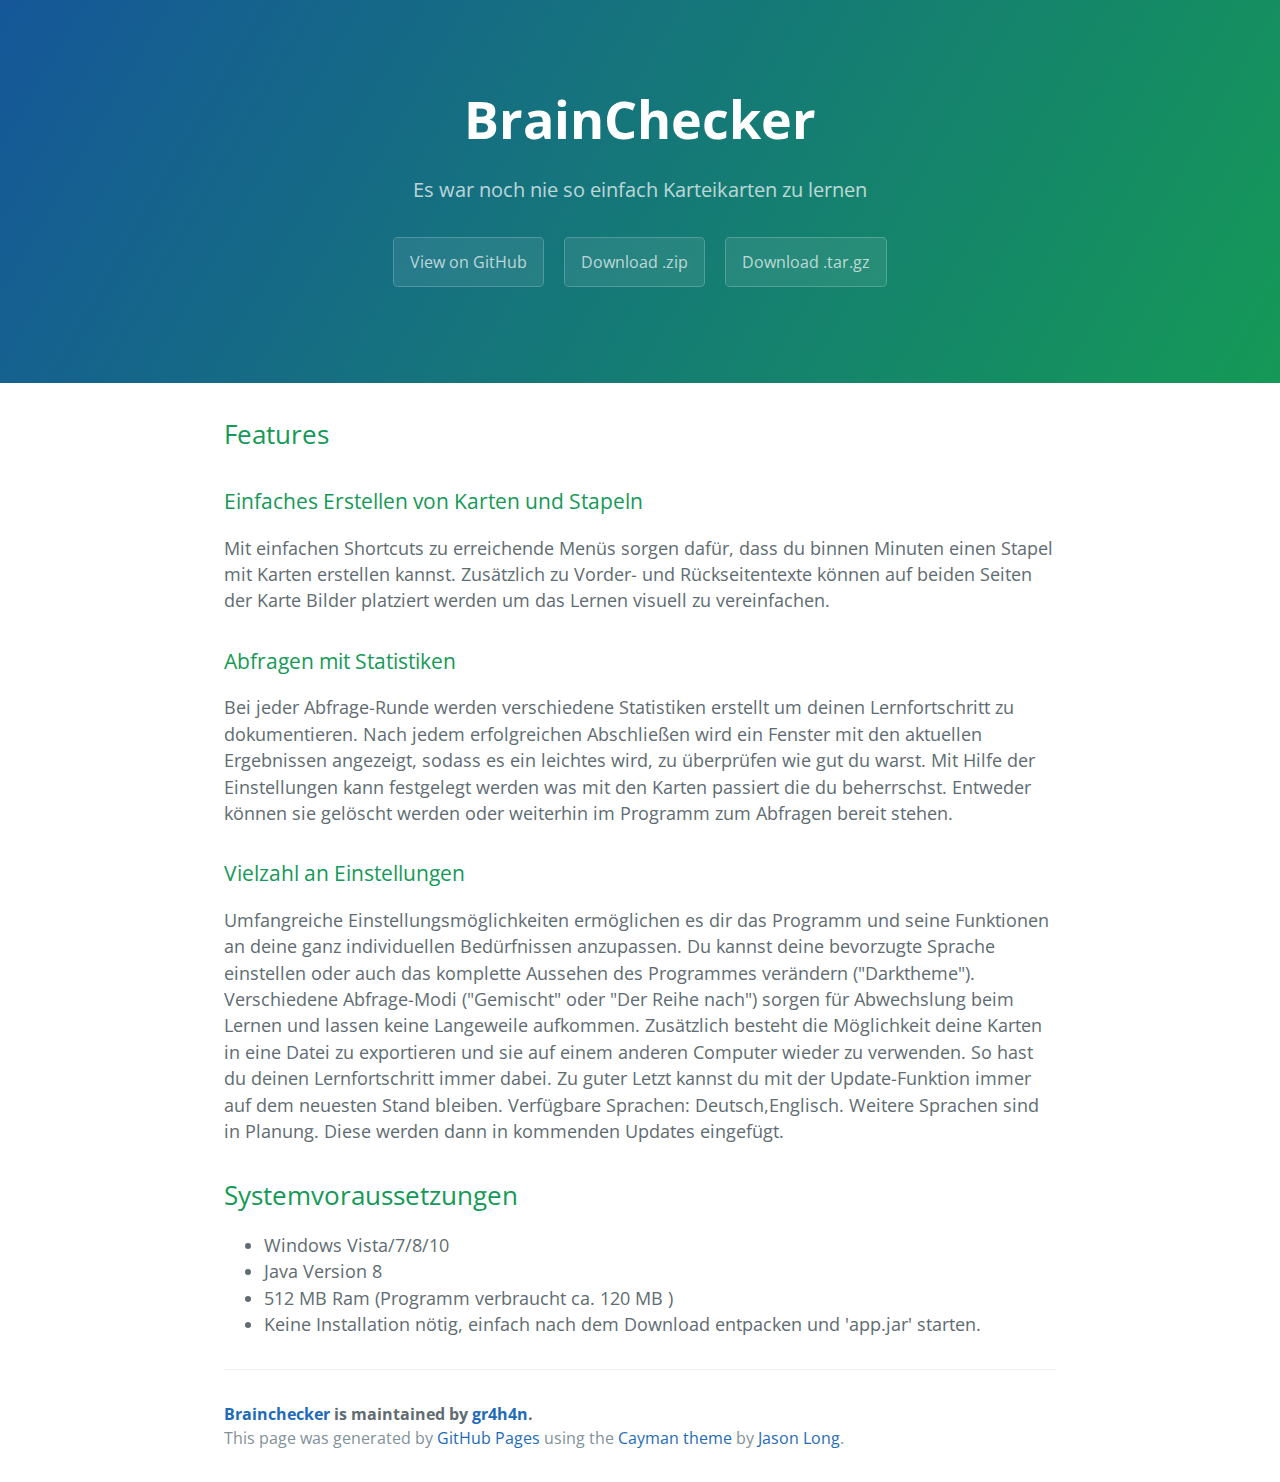
==== index.html @ 09dca5c0 "Fixed Header." ====
<!DOCTYPE html>
<html lang="en-us">
  <head>
    <meta charset="UTF-8">
    <title>Brainchecker by gr4h4n</title>
    <meta name="viewport" content="width=device-width, initial-scale=1">
    <link rel="stylesheet" type="text/css" href="stylesheets/normalize.css" media="screen">
    <link href='https://fonts.googleapis.com/css?family=Open+Sans:400,700' rel='stylesheet' type='text/css'>
    <link rel="stylesheet" type="text/css" href="stylesheets/stylesheet.css" media="screen">
    <link rel="stylesheet" type="text/css" href="stylesheets/github-light.css" media="screen">
  </head>
  <body>
    <section class="page-header">
      <h1 class="project-name">BrainChecker</h1>
      <h2 class="project-tagline">Es war noch nie so einfach Karteikarten zu lernen</h2>
      <a href="https://github.com/gr4h4n/BrainChecker" class="btn">View on GitHub</a>
      <a href="https://github.com/gr4h4n/BrainChecker/zipball/master" class="btn">Download .zip</a>
      <a href="https://github.com/gr4h4n/BrainChecker/tarball/master" class="btn">Download .tar.gz</a>
    </section>

    <section class="main-content">
      <h2>
<a id="features" class="anchor" href="#features" aria-hidden="true"><span class="octicon octicon-link"></span></a>Features</h2>

<h3>
<a id="einfaches-erstellen-von-karten-und-stapeln" class="anchor" href="#einfaches-erstellen-von-karten-und-stapeln" aria-hidden="true"><span class="octicon octicon-link"></span></a>Einfaches Erstellen von Karten und Stapeln</h3>

<p>Mit einfachen Shortcuts zu erreichende Menüs sorgen dafür, dass du binnen Minuten einen Stapel mit Karten erstellen kannst. Zusätzlich zu Vorder- und Rückseitentexte können auf beiden Seiten der Karte Bilder platziert werden um das Lernen visuell zu vereinfachen.</p>

<h3>
<a id="abfragen-mit-statistiken" class="anchor" href="#abfragen-mit-statistiken" aria-hidden="true"><span class="octicon octicon-link"></span></a>Abfragen mit Statistiken</h3>

<p>Bei jeder Abfrage-Runde werden verschiedene Statistiken erstellt um deinen Lernfortschritt zu dokumentieren. Nach jedem erfolgreichen Abschließen wird ein Fenster mit den aktuellen Ergebnissen angezeigt, sodass es ein leichtes wird, zu überprüfen wie gut du warst. Mit Hilfe der Einstellungen kann festgelegt werden was mit den Karten passiert die du beherrschst. Entweder können sie gelöscht werden oder weiterhin im Programm zum Abfragen bereit stehen.</p>

<h3>
<a id="vielzahl-an-einstellungen" class="anchor" href="#vielzahl-an-einstellungen" aria-hidden="true"><span class="octicon octicon-link"></span></a>Vielzahl an Einstellungen</h3>

<p>Umfangreiche Einstellungsmöglichkeiten ermöglichen es dir das Programm und seine Funktionen an deine ganz individuellen Bedürfnissen anzupassen. Du kannst deine bevorzugte Sprache einstellen oder auch das komplette Aussehen des Programmes verändern ("Darktheme"). Verschiedene Abfrage-Modi ("Gemischt" oder "Der Reihe nach") sorgen für Abwechslung beim Lernen und lassen keine Langeweile aufkommen. Zusätzlich besteht die Möglichkeit deine Karten in eine Datei zu exportieren und sie auf einem anderen Computer wieder zu verwenden. So hast du deinen Lernfortschritt immer dabei. Zu guter Letzt kannst du mit der Update-Funktion immer auf dem neuesten Stand bleiben. Verfügbare Sprachen: Deutsch,Englisch. Weitere Sprachen sind in Planung. Diese werden dann in kommenden Updates eingefügt.</p>


<h2>
<a id="systemvoraussetzungen" class="anchor" href="#systemvoraussetzungen" aria-hidden="true"><span class="octicon octicon-link"></span></a>Systemvoraussetzungen</h2>

<ul>
<li>Windows Vista/7/8/10</li>
<li>Java Version 8 </li>
<li>512 MB Ram (Programm verbraucht ca. 120 MB )</li>
<li>Keine Installation nötig, einfach nach dem Download entpacken und 'app.jar' starten.</li>
</ul>

      <footer class="site-footer">
        <span class="site-footer-owner"><a href="https://github.com/gr4h4n/BrainChecker">Brainchecker</a> is maintained by <a href="https://github.com/gr4h4n">gr4h4n</a>.</span>

        <span class="site-footer-credits">This page was generated by <a href="https://pages.github.com">GitHub Pages</a> using the <a href="https://github.com/jasonlong/cayman-theme">Cayman theme</a> by <a href="https://twitter.com/jasonlong">Jason Long</a>.</span>
      </footer>

    </section>

  
  </body>
</html>
---- stylesheets/stylesheet.css ----
* {
  box-sizing: border-box; }

body {
  padding: 0;
  margin: 0;
  font-family: "Open Sans", "Helvetica Neue", Helvetica, Arial, sans-serif;
  font-size: 16px;
  line-height: 1.5;
  color: #606c71; }

a {
  color: #1e6bb8;
  text-decoration: none; }
  a:hover {
    text-decoration: underline; }

.btn {
  display: inline-block;
  margin-bottom: 1rem;
  color: rgba(255, 255, 255, 0.7);
  background-color: rgba(255, 255, 255, 0.08);
  border-color: rgba(255, 255, 255, 0.2);
  border-style: solid;
  border-width: 1px;
  border-radius: 0.3rem;
  transition: color 0.2s, background-color 0.2s, border-color 0.2s; }
  .btn + .btn {
    margin-left: 1rem; }

.btn:hover {
  color: rgba(255, 255, 255, 0.8);
  text-decoration: none;
  background-color: rgba(255, 255, 255, 0.2);
  border-color: rgba(255, 255, 255, 0.3); }

@media screen and (min-width: 64em) {
  .btn {
    padding: 0.75rem 1rem; } }

@media screen and (min-width: 42em) and (max-width: 64em) {
  .btn {
    padding: 0.6rem 0.9rem;
    font-size: 0.9rem; } }

@media screen and (max-width: 42em) {
  .btn {
    display: block;
    width: 100%;
    padding: 0.75rem;
    font-size: 0.9rem; }
    .btn + .btn {
      margin-top: 1rem;
      margin-left: 0; } }

.page-header {
  color: #fff;
  text-align: center;
  background-color: #159957;
  background-image: linear-gradient(120deg, #155799, #159957); }

@media screen and (min-width: 64em) {
  .page-header {
    padding: 5rem 6rem; } }

@media screen and (min-width: 42em) and (max-width: 64em) {
  .page-header {
    padding: 3rem 4rem; } }

@media screen and (max-width: 42em) {
  .page-header {
    padding: 2rem 1rem; } }

.project-name {
  margin-top: 0;
  margin-bottom: 0.1rem; }

@media screen and (min-width: 64em) {
  .project-name {
    font-size: 3.25rem; } }

@media screen and (min-width: 42em) and (max-width: 64em) {
  .project-name {
    font-size: 2.25rem; } }

@media screen and (max-width: 42em) {
  .project-name {
    font-size: 1.75rem; } }

.project-tagline {
  margin-bottom: 2rem;
  font-weight: normal;
  opacity: 0.7; }

@media screen and (min-width: 64em) {
  .project-tagline {
    font-size: 1.25rem; } }

@media screen and (min-width: 42em) and (max-width: 64em) {
  .project-tagline {
    font-size: 1.15rem; } }

@media screen and (max-width: 42em) {
  .project-tagline {
    font-size: 1rem; } }

.main-content :first-child {
  margin-top: 0; }
.main-content img {
  max-width: 100%; }
.main-content h1, .main-content h2, .main-content h3, .main-content h4, .main-content h5, .main-content h6 {
  margin-top: 2rem;
  margin-bottom: 1rem;
  font-weight: normal;
  color: #159957; }
.main-content p {
  margin-bottom: 1em; }
.main-content code {
  padding: 2px 4px;
  font-family: Consolas, "Liberation Mono", Menlo, Courier, monospace;
  font-size: 0.9rem;
  color: #383e41;
  background-color: #f3f6fa;
  border-radius: 0.3rem; }
.main-content pre {
  padding: 0.8rem;
  margin-top: 0;
  margin-bottom: 1rem;
  font: 1rem Consolas, "Liberation Mono", Menlo, Courier, monospace;
  color: #567482;
  word-wrap: normal;
  background-color: #f3f6fa;
  border: solid 1px #dce6f0;
  border-radius: 0.3rem; }
  .main-content pre > code {
    padding: 0;
    margin: 0;
    font-size: 0.9rem;
    color: #567482;
    word-break: normal;
    white-space: pre;
    background: transparent;
    border: 0; }
.main-content .highlight {
  margin-bottom: 1rem; }
  .main-content .highlight pre {
    margin-bottom: 0;
    word-break: normal; }
.main-content .highlight pre, .main-content pre {
  padding: 0.8rem;
  overflow: auto;
  font-size: 0.9rem;
  line-height: 1.45;
  border-radius: 0.3rem; }
.main-content pre code, .main-content pre tt {
  display: inline;
  max-width: initial;
  padding: 0;
  margin: 0;
  overflow: initial;
  line-height: inherit;
  word-wrap: normal;
  background-color: transparent;
  border: 0; }
  .main-content pre code:before, .main-content pre code:after, .main-content pre tt:before, .main-content pre tt:after {
    content: normal; }
.main-content ul, .main-content ol {
  margin-top: 0; }
.main-content blockquote {
  padding: 0 1rem;
  margin-left: 0;
  color: #819198;
  border-left: 0.3rem solid #dce6f0; }
  .main-content blockquote > :first-child {
    margin-top: 0; }
  .main-content blockquote > :last-child {
    margin-bottom: 0; }
.main-content table {
  display: block;
  width: 100%;
  overflow: auto;
  word-break: normal;
  word-break: keep-all; }
  .main-content table th {
    font-weight: bold; }
  .main-content table th, .main-content table td {
    padding: 0.5rem 1rem;
    border: 1px solid #e9ebec; }
.main-content dl {
  padding: 0; }
  .main-content dl dt {
    padding: 0;
    margin-top: 1rem;
    font-size: 1rem;
    font-weight: bold; }
  .main-content dl dd {
    padding: 0;
    margin-bottom: 1rem; }
.main-content hr {
  height: 2px;
  padding: 0;
  margin: 1rem 0;
  background-color: #eff0f1;
  border: 0; }

@media screen and (min-width: 64em) {
  .main-content {
    max-width: 64rem;
    padding: 2rem 6rem;
    margin: 0 auto;
    font-size: 1.1rem; } }

@media screen and (min-width: 42em) and (max-width: 64em) {
  .main-content {
    padding: 2rem 4rem;
    font-size: 1.1rem; } }

@media screen and (max-width: 42em) {
  .main-content {
    padding: 2rem 1rem;
    font-size: 1rem; } }

.site-footer {
  padding-top: 2rem;
  margin-top: 2rem;
  border-top: solid 1px #eff0f1; }

.site-footer-owner {
  display: block;
  font-weight: bold; }

.site-footer-credits {
  color: #819198; }

@media screen and (min-width: 64em) {
  .site-footer {
    font-size: 1rem; } }

@media screen and (min-width: 42em) and (max-width: 64em) {
  .site-footer {
    font-size: 1rem; } }

@media screen and (max-width: 42em) {
  .site-footer {
    font-size: 0.9rem; } }
---- stylesheets/github-light.css ----
/*
   Copyright 2014 GitHub Inc.

   Licensed under the Apache License, Version 2.0 (the "License");
   you may not use this file except in compliance with the License.
   You may obtain a copy of the License at

       http://www.apache.org/licenses/LICENSE-2.0

   Unless required by applicable law or agreed to in writing, software
   distributed under the License is distributed on an "AS IS" BASIS,
   WITHOUT WARRANTIES OR CONDITIONS OF ANY KIND, either express or implied.
   See the License for the specific language governing permissions and
   limitations under the License.

*/

.pl-c /* comment */ {
  color: #969896;
}

.pl-c1      /* constant, markup.raw, meta.diff.header, meta.module-reference, meta.property-name, support, support.constant, support.variable, variable.other.constant */,
.pl-s .pl-v /* string variable */ {
  color: #0086b3;
}

.pl-e  /* entity */,
.pl-en /* entity.name */ {
  color: #795da3;
}

.pl-s .pl-s1 /* string source */,
.pl-smi      /* storage.modifier.import, storage.modifier.package, storage.type.java, variable.other, variable.parameter.function */ {
  color: #333;
}

.pl-ent /* entity.name.tag */ {
  color: #63a35c;
}

.pl-k /* keyword, storage, storage.type */ {
  color: #a71d5d;
}

.pl-pds              /* punctuation.definition.string, string.regexp.character-class */,
.pl-s                /* string */,
.pl-s .pl-pse .pl-s1 /* string punctuation.section.embedded source */,
.pl-sr               /* string.regexp */,
.pl-sr .pl-cce       /* string.regexp constant.character.escape */,
.pl-sr .pl-sra       /* string.regexp string.regexp.arbitrary-repitition */,
.pl-sr .pl-sre       /* string.regexp source.ruby.embedded */ {
  color: #183691;
}

.pl-v /* variable */ {
  color: #ed6a43;
}

.pl-id /* invalid.deprecated */ {
  color: #b52a1d;
}

.pl-ii /* invalid.illegal */ {
  background-color: #b52a1d;
  color: #f8f8f8;
}

.pl-sr .pl-cce /* string.regexp constant.character.escape */ {
  color: #63a35c;
  font-weight: bold;
}

.pl-ml /* markup.list */ {
  color: #693a17;
}

.pl-mh        /* markup.heading */,
.pl-mh .pl-en /* markup.heading entity.name */,
.pl-ms        /* meta.separator */ {
  color: #1d3e81;
  font-weight: bold;
}

.pl-mq /* markup.quote */ {
  color: #008080;
}

.pl-mi /* markup.italic */ {
  color: #333;
  font-style: italic;
}

.pl-mb /* markup.bold */ {
  color: #333;
  font-weight: bold;
}

.pl-md /* markup.deleted, meta.diff.header.from-file */ {
  background-color: #ffecec;
  color: #bd2c00;
}

.pl-mi1 /* markup.inserted, meta.diff.header.to-file */ {
  background-color: #eaffea;
  color: #55a532;
}

.pl-mdr /* meta.diff.range */ {
  color: #795da3;
  font-weight: bold;
}

.pl-mo /* meta.output */ {
  color: #1d3e81;
}
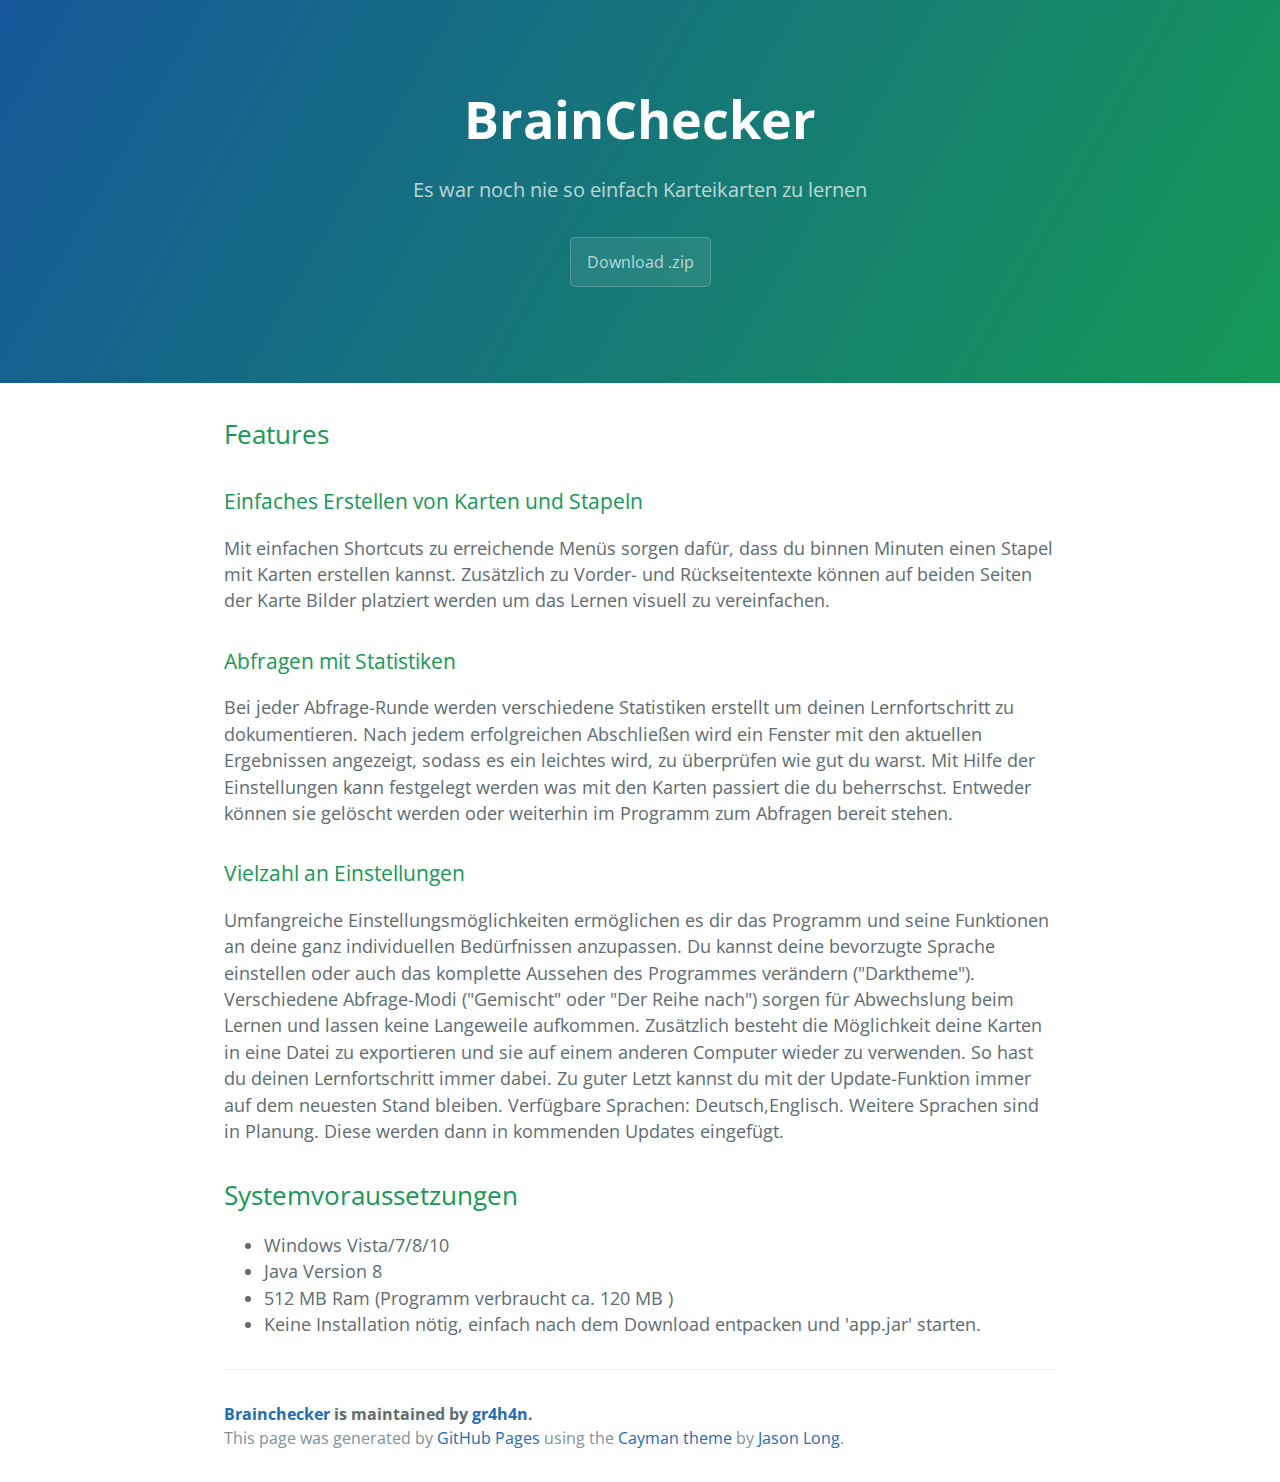
==== commit 691c1533: "Minor changes" ====
--- a/index.html
+++ b/index.html
@@ -13,9 +13,7 @@
     <section class="page-header">
       <h1 class="project-name">BrainChecker</h1>
       <h2 class="project-tagline">Es war noch nie so einfach Karteikarten zu lernen</h2>
-      <a href="https://github.com/gr4h4n/BrainChecker" class="btn">View on GitHub</a>
-      <a href="https://github.com/gr4h4n/BrainChecker/zipball/master" class="btn">Download .zip</a>
-      <a href="https://github.com/gr4h4n/BrainChecker/tarball/master" class="btn">Download .tar.gz</a>
+      <a href="https://github.com/gr4h4n/BrainChecker/raw/master/BrainChecker.zip" class="btn">Download .zip</a>
     </section>
 
     <section class="main-content">
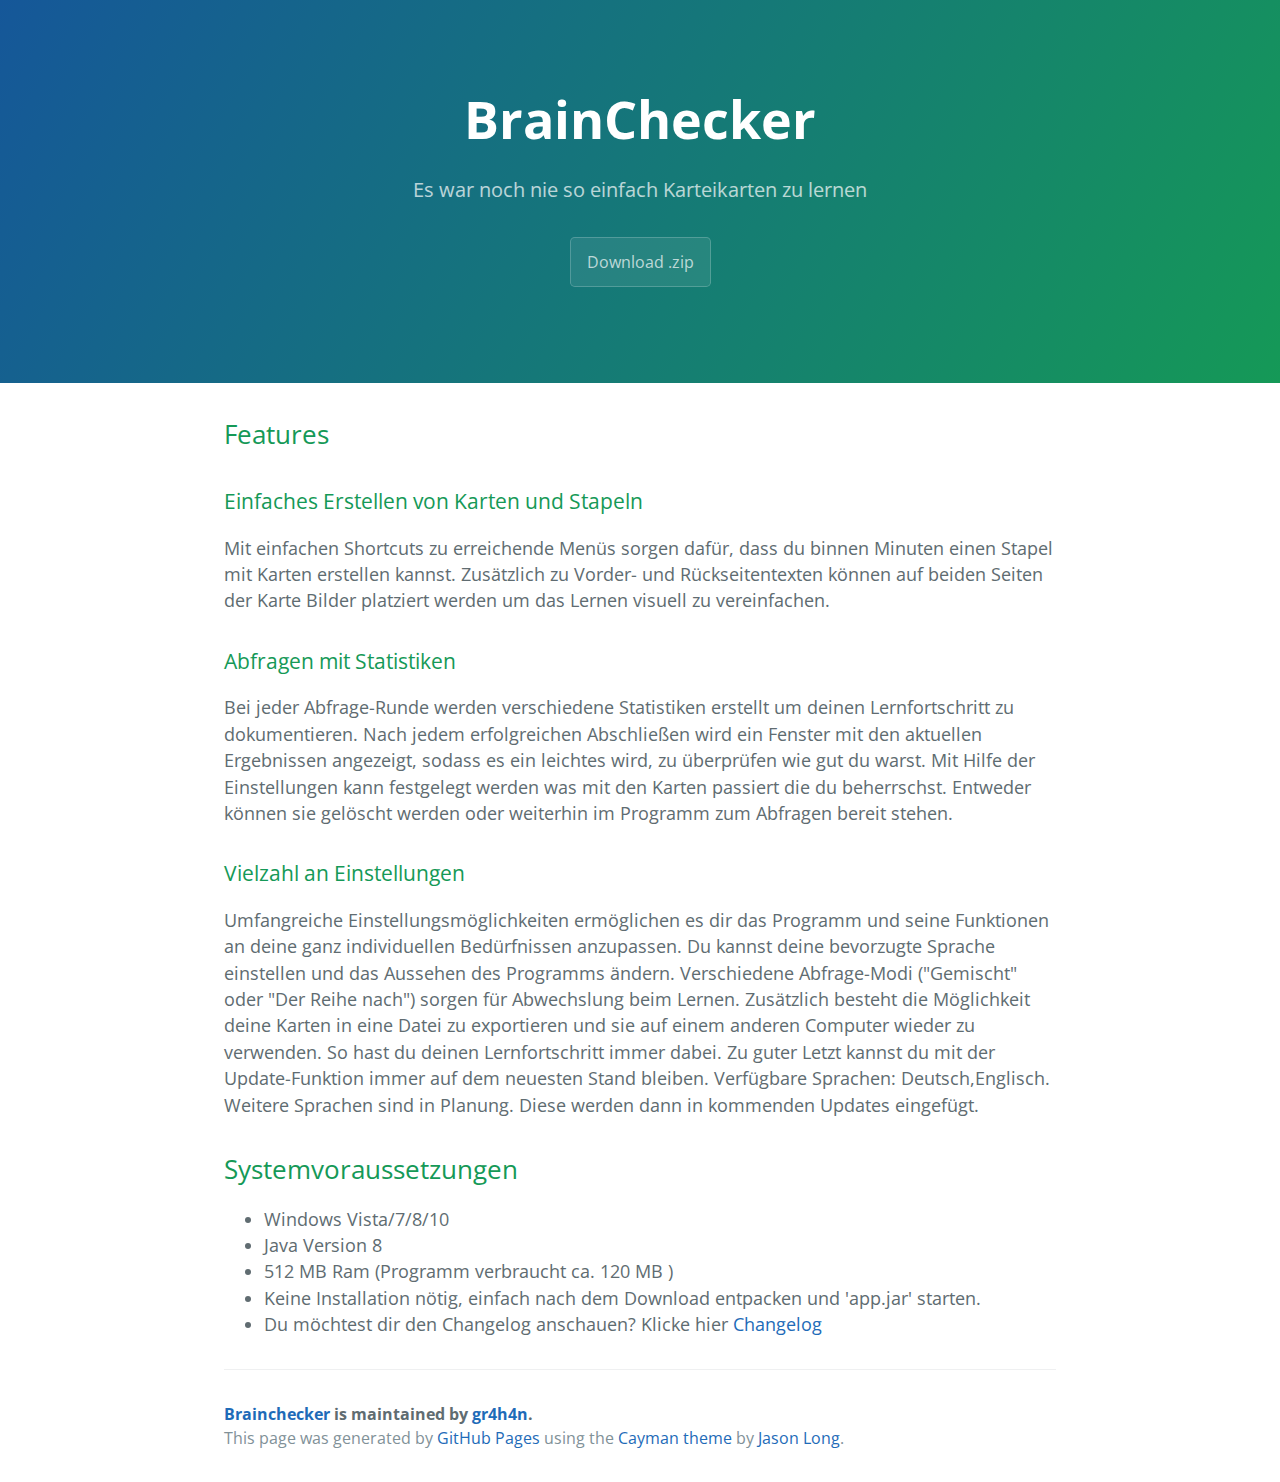
==== commit 56c05da9: "Changed Index.html" ====
--- a/index.html
+++ b/index.html
@@ -23,7 +23,7 @@
 <h3>
 <a id="einfaches-erstellen-von-karten-und-stapeln" class="anchor" href="#einfaches-erstellen-von-karten-und-stapeln" aria-hidden="true"><span class="octicon octicon-link"></span></a>Einfaches Erstellen von Karten und Stapeln</h3>
 
-<p>Mit einfachen Shortcuts zu erreichende Menüs sorgen dafür, dass du binnen Minuten einen Stapel mit Karten erstellen kannst. Zusätzlich zu Vorder- und Rückseitentexte können auf beiden Seiten der Karte Bilder platziert werden um das Lernen visuell zu vereinfachen.</p>
+<p>Mit einfachen Shortcuts zu erreichende Menüs sorgen dafür, dass du binnen Minuten einen Stapel mit Karten erstellen kannst. Zusätzlich zu Vorder- und Rückseitentexten können auf beiden Seiten der Karte Bilder platziert werden um das Lernen visuell zu vereinfachen.</p>
 
 <h3>
 <a id="abfragen-mit-statistiken" class="anchor" href="#abfragen-mit-statistiken" aria-hidden="true"><span class="octicon octicon-link"></span></a>Abfragen mit Statistiken</h3>
@@ -33,7 +33,7 @@
 <h3>
 <a id="vielzahl-an-einstellungen" class="anchor" href="#vielzahl-an-einstellungen" aria-hidden="true"><span class="octicon octicon-link"></span></a>Vielzahl an Einstellungen</h3>
 
-<p>Umfangreiche Einstellungsmöglichkeiten ermöglichen es dir das Programm und seine Funktionen an deine ganz individuellen Bedürfnissen anzupassen. Du kannst deine bevorzugte Sprache einstellen oder auch das komplette Aussehen des Programmes verändern ("Darktheme"). Verschiedene Abfrage-Modi ("Gemischt" oder "Der Reihe nach") sorgen für Abwechslung beim Lernen und lassen keine Langeweile aufkommen. Zusätzlich besteht die Möglichkeit deine Karten in eine Datei zu exportieren und sie auf einem anderen Computer wieder zu verwenden. So hast du deinen Lernfortschritt immer dabei. Zu guter Letzt kannst du mit der Update-Funktion immer auf dem neuesten Stand bleiben. Verfügbare Sprachen: Deutsch,Englisch. Weitere Sprachen sind in Planung. Diese werden dann in kommenden Updates eingefügt.</p>
+<p>Umfangreiche Einstellungsmöglichkeiten ermöglichen es dir das Programm und seine Funktionen an deine ganz individuellen Bedürfnissen anzupassen. Du kannst deine bevorzugte Sprache einstellen und das Aussehen des Programms ändern. Verschiedene Abfrage-Modi ("Gemischt" oder "Der Reihe nach") sorgen für Abwechslung beim Lernen. Zusätzlich besteht die Möglichkeit deine Karten in eine Datei zu exportieren und sie auf einem anderen Computer wieder zu verwenden. So hast du deinen Lernfortschritt immer dabei. Zu guter Letzt kannst du mit der Update-Funktion immer auf dem neuesten Stand bleiben. Verfügbare Sprachen: Deutsch,Englisch. Weitere Sprachen sind in Planung. Diese werden dann in kommenden Updates eingefügt.</p>
 
 
 <h2>
@@ -44,6 +44,7 @@
 <li>Java Version 8 </li>
 <li>512 MB Ram (Programm verbraucht ca. 120 MB )</li>
 <li>Keine Installation nötig, einfach nach dem Download entpacken und 'app.jar' starten.</li>
+<li>Du möchtest dir den Changelog anschauen? Klicke hier <a href="https://raw.githubusercontent.com/gr4h4n/BrainChecker/gh-pages/CHANGELOG.txt">Changelog</a></li>
 </ul>
 
       <footer class="site-footer">
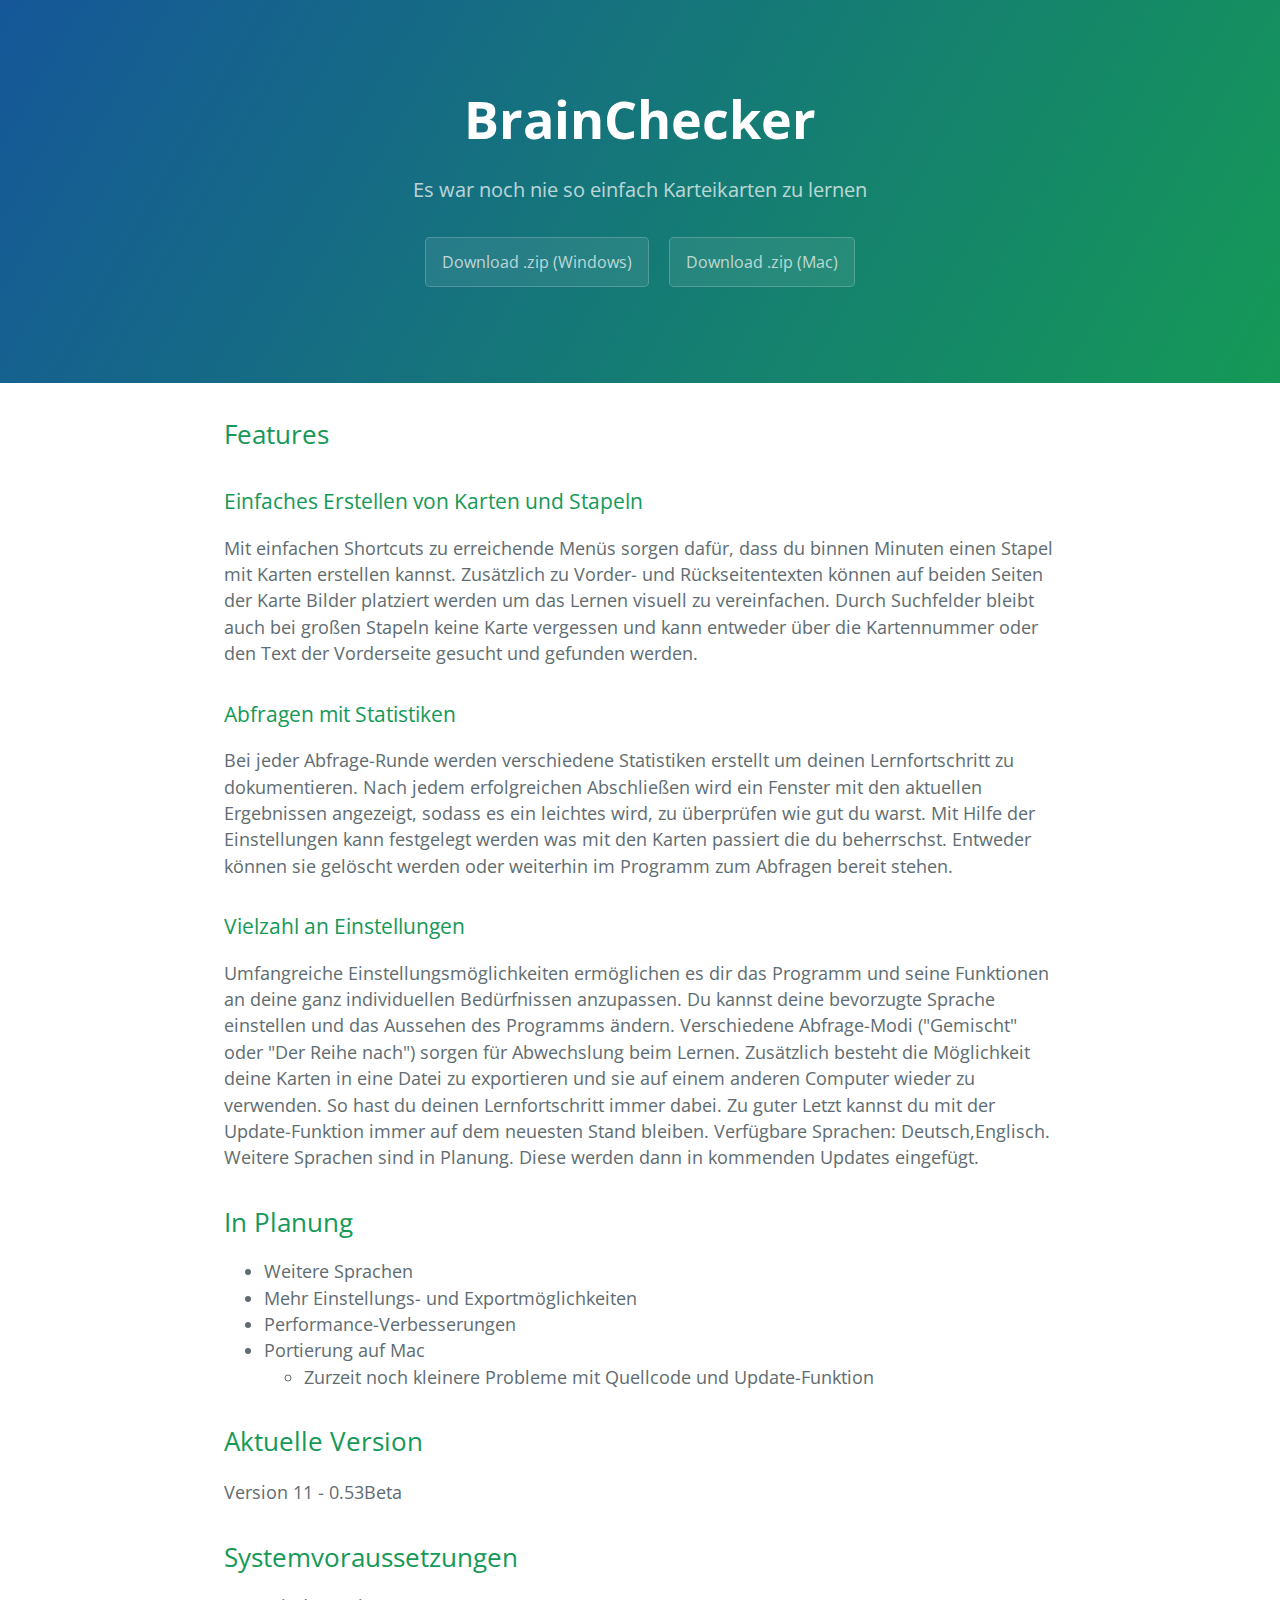
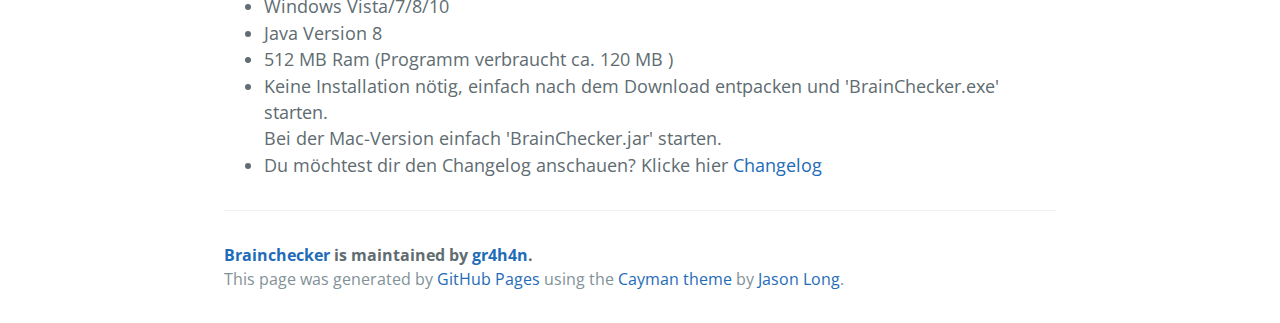
==== commit 318093a2: "Update index.html" ====
--- a/index.html
+++ b/index.html
@@ -13,7 +13,8 @@
     <section class="page-header">
       <h1 class="project-name">BrainChecker</h1>
       <h2 class="project-tagline">Es war noch nie so einfach Karteikarten zu lernen</h2>
-      <a href="https://github.com/gr4h4n/BrainChecker/raw/master/BrainChecker.zip" class="btn">Download .zip</a>
+      <a href="https://github.com/gr4h4n/BrainChecker/raw/master/BrainChecker.zip" class="btn">Download .zip (Windows)</a>
+       <a href="https://github.com/gr4h4n/BrainChecker/raw/master/BrainChecker_Mac.zip" class="btn">Download .zip (Mac)</a>
     </section>
 
     <section class="main-content">
@@ -23,7 +24,8 @@
 <h3>
 <a id="einfaches-erstellen-von-karten-und-stapeln" class="anchor" href="#einfaches-erstellen-von-karten-und-stapeln" aria-hidden="true"><span class="octicon octicon-link"></span></a>Einfaches Erstellen von Karten und Stapeln</h3>
 
-<p>Mit einfachen Shortcuts zu erreichende Menüs sorgen dafür, dass du binnen Minuten einen Stapel mit Karten erstellen kannst. Zusätzlich zu Vorder- und Rückseitentexten können auf beiden Seiten der Karte Bilder platziert werden um das Lernen visuell zu vereinfachen.</p>
+<p>Mit einfachen Shortcuts zu erreichende Menüs sorgen dafür, dass du binnen Minuten einen Stapel mit Karten erstellen kannst. Zusätzlich zu Vorder- und Rückseitentexten können auf beiden Seiten der Karte Bilder platziert werden um das Lernen visuell zu vereinfachen.
+Durch Suchfelder bleibt auch bei großen Stapeln keine Karte vergessen und kann entweder über die Kartennummer oder den Text der Vorderseite gesucht und gefunden werden.</p>
 
 <h3>
 <a id="abfragen-mit-statistiken" class="anchor" href="#abfragen-mit-statistiken" aria-hidden="true"><span class="octicon octicon-link"></span></a>Abfragen mit Statistiken</h3>
@@ -35,6 +37,19 @@
 
 <p>Umfangreiche Einstellungsmöglichkeiten ermöglichen es dir das Programm und seine Funktionen an deine ganz individuellen Bedürfnissen anzupassen. Du kannst deine bevorzugte Sprache einstellen und das Aussehen des Programms ändern. Verschiedene Abfrage-Modi ("Gemischt" oder "Der Reihe nach") sorgen für Abwechslung beim Lernen. Zusätzlich besteht die Möglichkeit deine Karten in eine Datei zu exportieren und sie auf einem anderen Computer wieder zu verwenden. So hast du deinen Lernfortschritt immer dabei. Zu guter Letzt kannst du mit der Update-Funktion immer auf dem neuesten Stand bleiben. Verfügbare Sprachen: Deutsch,Englisch. Weitere Sprachen sind in Planung. Diese werden dann in kommenden Updates eingefügt.</p>
 
+<h2>In Planung</h2>
+<ul>
+	<li>Weitere Sprachen</li>
+	<li>Mehr Einstellungs- und Exportmöglichkeiten</li>
+	<li>Performance-Verbesserungen</li>
+	<li>Portierung auf Mac</li>
+	<ul>
+		<li>Zurzeit noch kleinere Probleme mit Quellcode und Update-Funktion</li>
+	</ul>
+</ul>
+
+<h2>Aktuelle Version</h2>
+<p>Version 11 - 0.53Beta</p>
 
 <h2>
 <a id="systemvoraussetzungen" class="anchor" href="#systemvoraussetzungen" aria-hidden="true"><span class="octicon octicon-link"></span></a>Systemvoraussetzungen</h2>
@@ -43,7 +58,7 @@
 <li>Windows Vista/7/8/10</li>
 <li>Java Version 8 </li>
 <li>512 MB Ram (Programm verbraucht ca. 120 MB )</li>
-<li>Keine Installation nötig, einfach nach dem Download entpacken und 'app.jar' starten.</li>
+<li>Keine Installation nötig, einfach nach dem Download entpacken und 'BrainChecker.exe' starten. <br>Bei der Mac-Version einfach 'BrainChecker.jar' starten.</li>
 <li>Du möchtest dir den Changelog anschauen? Klicke hier <a href="https://raw.githubusercontent.com/gr4h4n/BrainChecker/gh-pages/CHANGELOG.txt">Changelog</a></li>
 </ul>
 
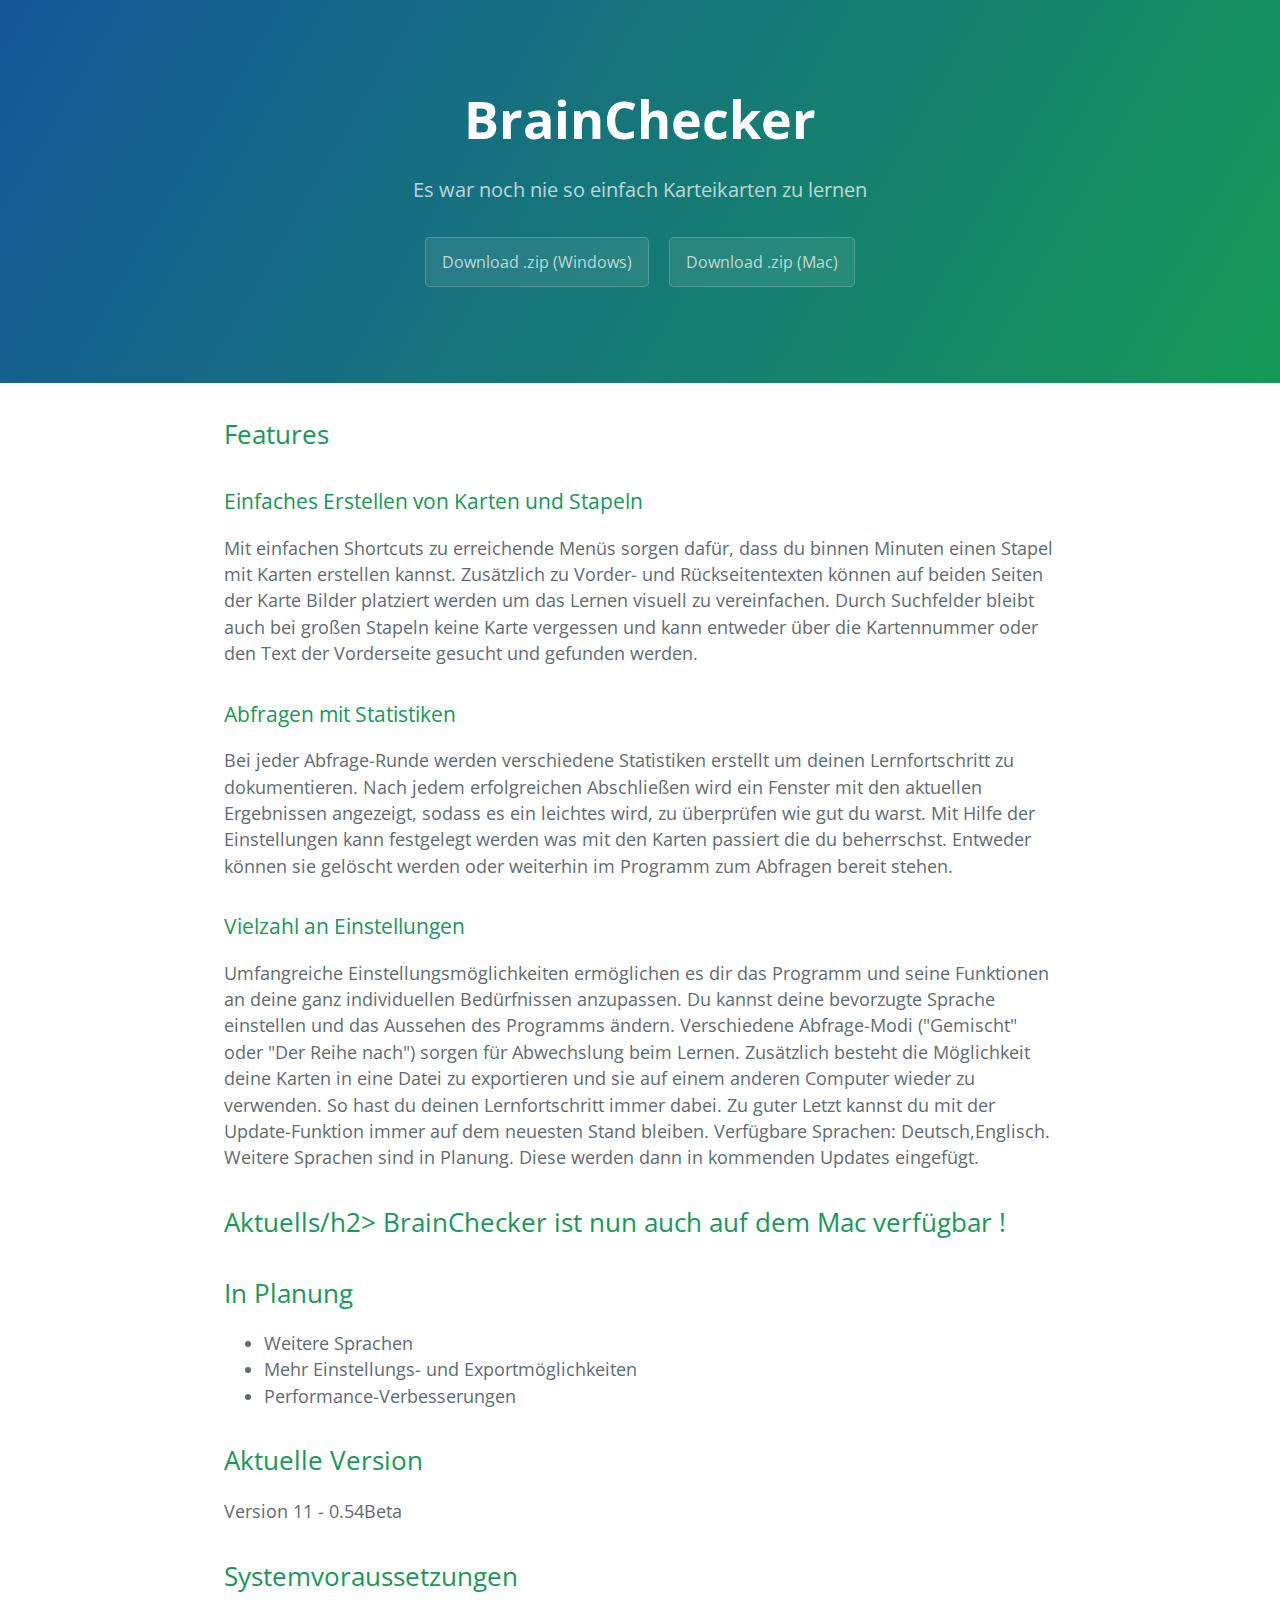
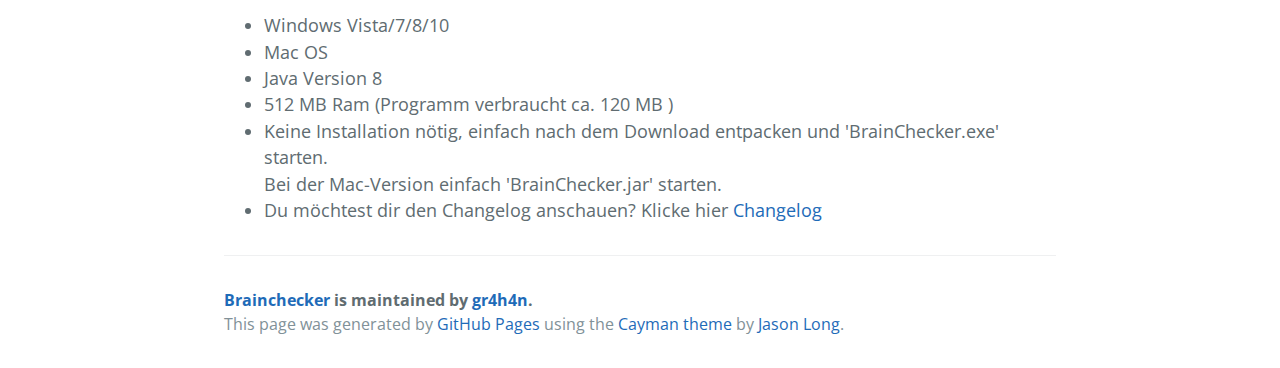
==== commit d4374839: "Update index.html" ====
--- a/index.html
+++ b/index.html
@@ -37,25 +37,26 @@
 
 <p>Umfangreiche Einstellungsmöglichkeiten ermöglichen es dir das Programm und seine Funktionen an deine ganz individuellen Bedürfnissen anzupassen. Du kannst deine bevorzugte Sprache einstellen und das Aussehen des Programms ändern. Verschiedene Abfrage-Modi ("Gemischt" oder "Der Reihe nach") sorgen für Abwechslung beim Lernen. Zusätzlich besteht die Möglichkeit deine Karten in eine Datei zu exportieren und sie auf einem anderen Computer wieder zu verwenden. So hast du deinen Lernfortschritt immer dabei. Zu guter Letzt kannst du mit der Update-Funktion immer auf dem neuesten Stand bleiben. Verfügbare Sprachen: Deutsch,Englisch. Weitere Sprachen sind in Planung. Diese werden dann in kommenden Updates eingefügt.</p>
 
+<h2>Aktuells/h2>
+BrainChecker ist nun auch auf dem Mac verfügbar !
+
 <h2>In Planung</h2>
 <ul>
 	<li>Weitere Sprachen</li>
 	<li>Mehr Einstellungs- und Exportmöglichkeiten</li>
 	<li>Performance-Verbesserungen</li>
-	<li>Portierung auf Mac</li>
-	<ul>
-		<li>Zurzeit noch kleinere Probleme mit Quellcode und Update-Funktion</li>
-	</ul>
+	
 </ul>
 
 <h2>Aktuelle Version</h2>
-<p>Version 11 - 0.53Beta</p>
+<p>Version 11 - 0.54Beta</p>
 
 <h2>
 <a id="systemvoraussetzungen" class="anchor" href="#systemvoraussetzungen" aria-hidden="true"><span class="octicon octicon-link"></span></a>Systemvoraussetzungen</h2>
 
 <ul>
 <li>Windows Vista/7/8/10</li>
+<li>Mac OS</li>
 <li>Java Version 8 </li>
 <li>512 MB Ram (Programm verbraucht ca. 120 MB )</li>
 <li>Keine Installation nötig, einfach nach dem Download entpacken und 'BrainChecker.exe' starten. <br>Bei der Mac-Version einfach 'BrainChecker.jar' starten.</li>
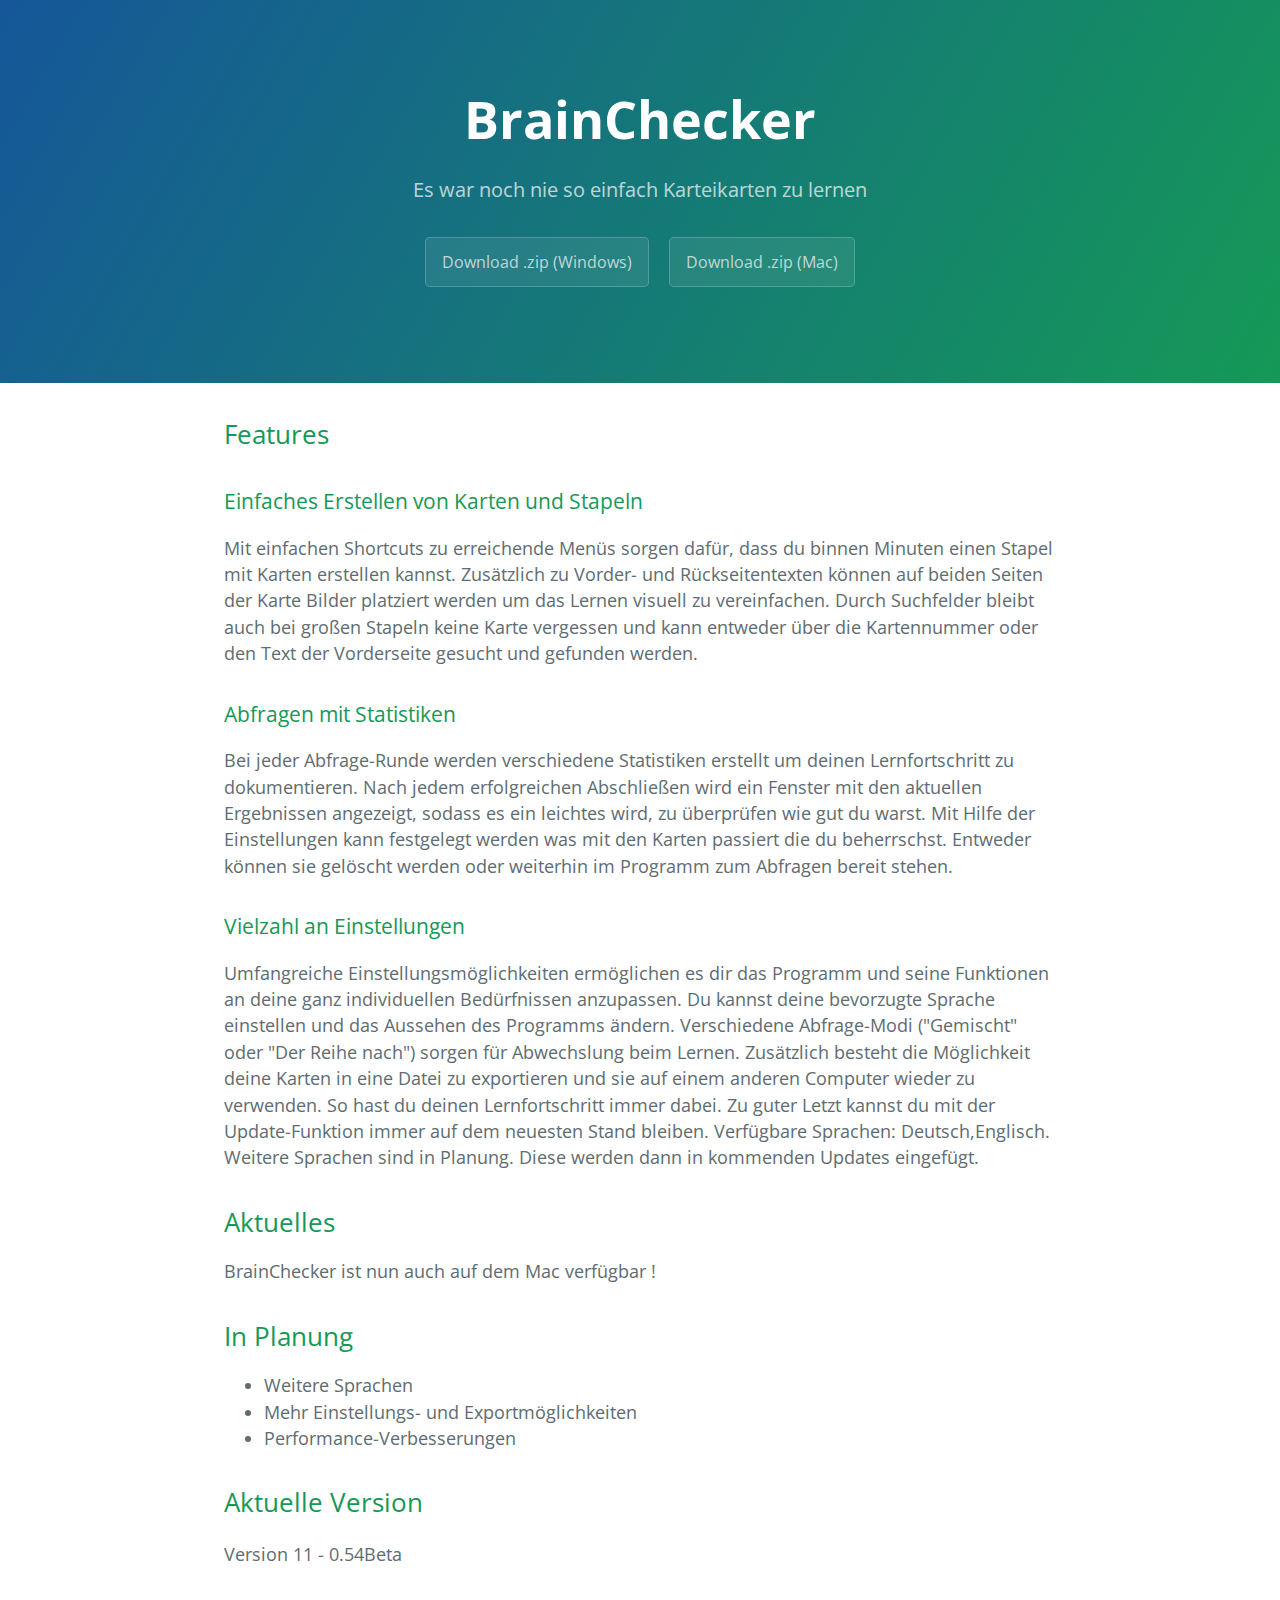
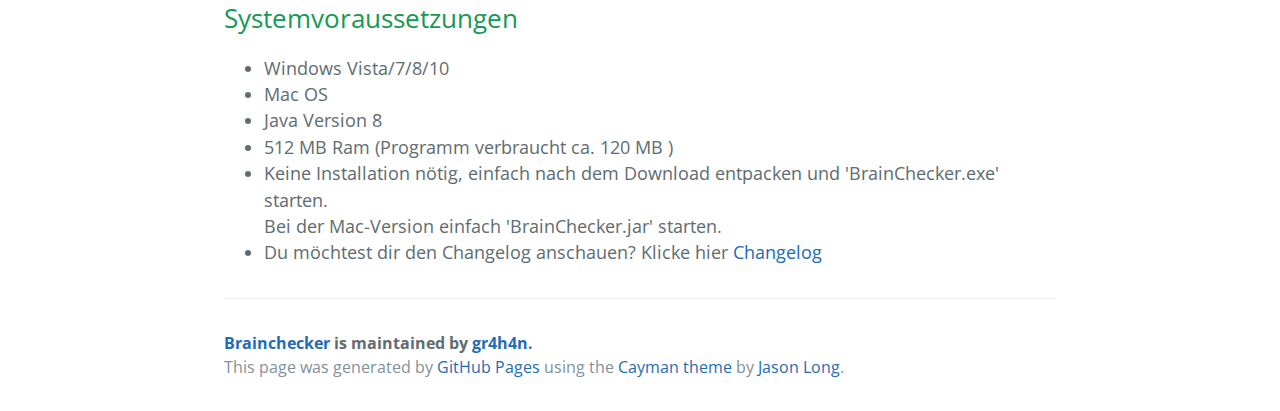
==== commit 1d05f8bd: "Update index.html" ====
--- a/index.html
+++ b/index.html
@@ -37,7 +37,7 @@
 
 <p>Umfangreiche Einstellungsmöglichkeiten ermöglichen es dir das Programm und seine Funktionen an deine ganz individuellen Bedürfnissen anzupassen. Du kannst deine bevorzugte Sprache einstellen und das Aussehen des Programms ändern. Verschiedene Abfrage-Modi ("Gemischt" oder "Der Reihe nach") sorgen für Abwechslung beim Lernen. Zusätzlich besteht die Möglichkeit deine Karten in eine Datei zu exportieren und sie auf einem anderen Computer wieder zu verwenden. So hast du deinen Lernfortschritt immer dabei. Zu guter Letzt kannst du mit der Update-Funktion immer auf dem neuesten Stand bleiben. Verfügbare Sprachen: Deutsch,Englisch. Weitere Sprachen sind in Planung. Diese werden dann in kommenden Updates eingefügt.</p>
 
-<h2>Aktuells/h2>
+<h2>Aktuelles</h2>
 BrainChecker ist nun auch auf dem Mac verfügbar !
 
 <h2>In Planung</h2>
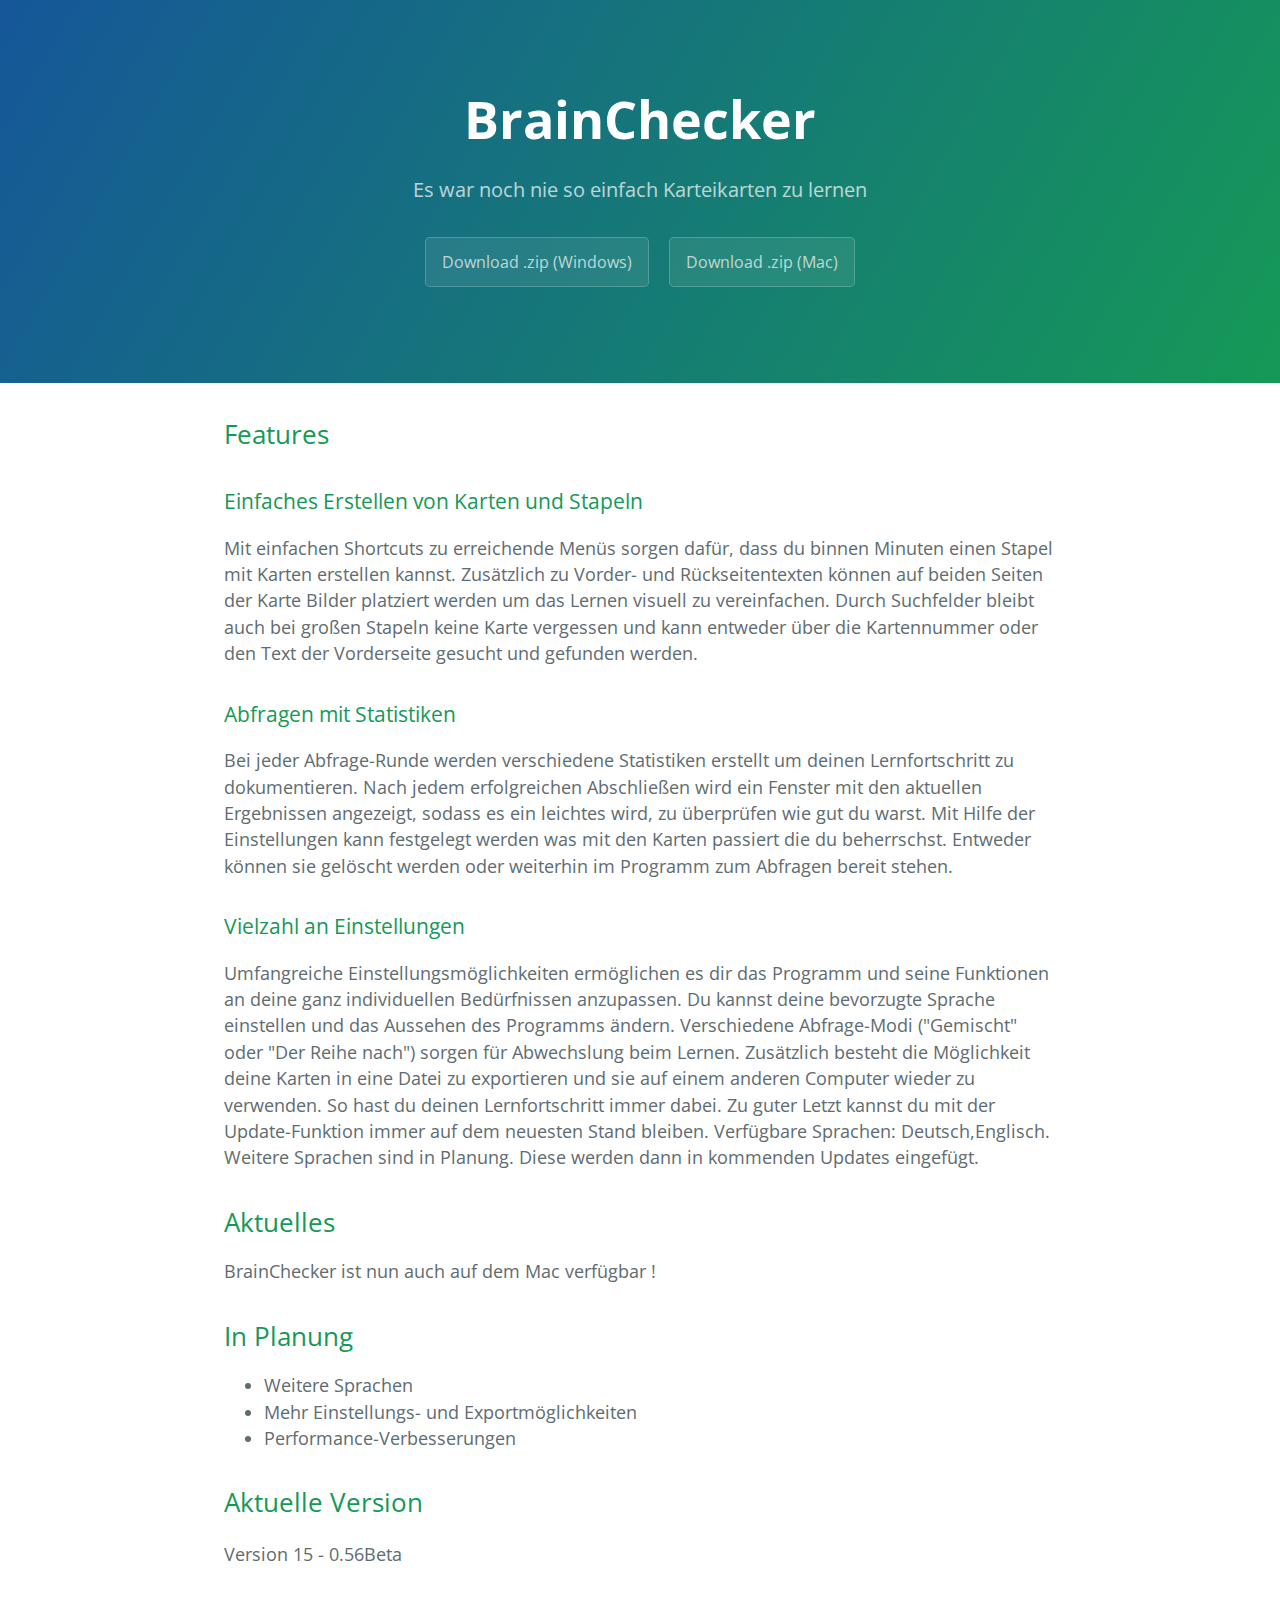
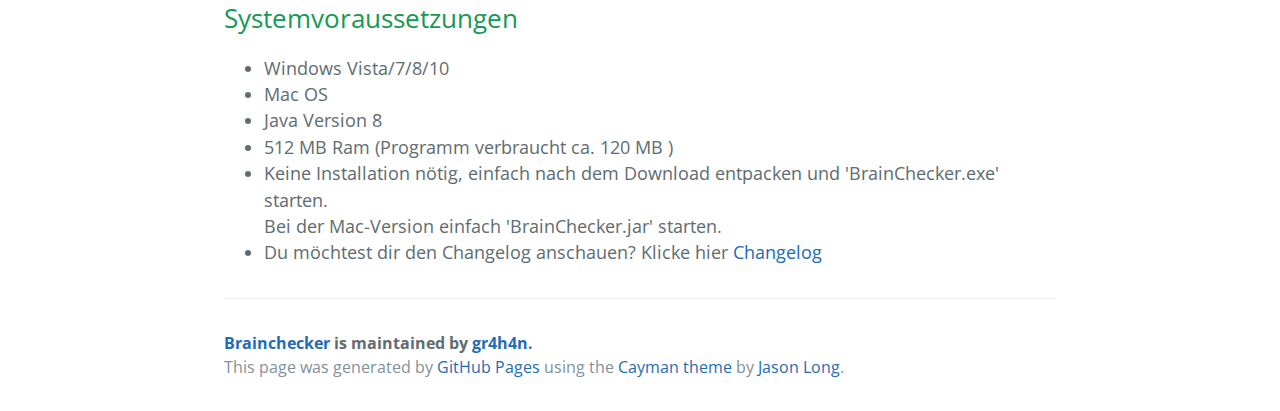
==== commit b7bc7aae: "Update to version 15" ====
--- a/index.html
+++ b/index.html
@@ -49,7 +49,7 @@
 </ul>
 
 <h2>Aktuelle Version</h2>
-<p>Version 11 - 0.54Beta</p>
+<p>Version 15 - 0.56Beta</p>
 
 <h2>
 <a id="systemvoraussetzungen" class="anchor" href="#systemvoraussetzungen" aria-hidden="true"><span class="octicon octicon-link"></span></a>Systemvoraussetzungen</h2>
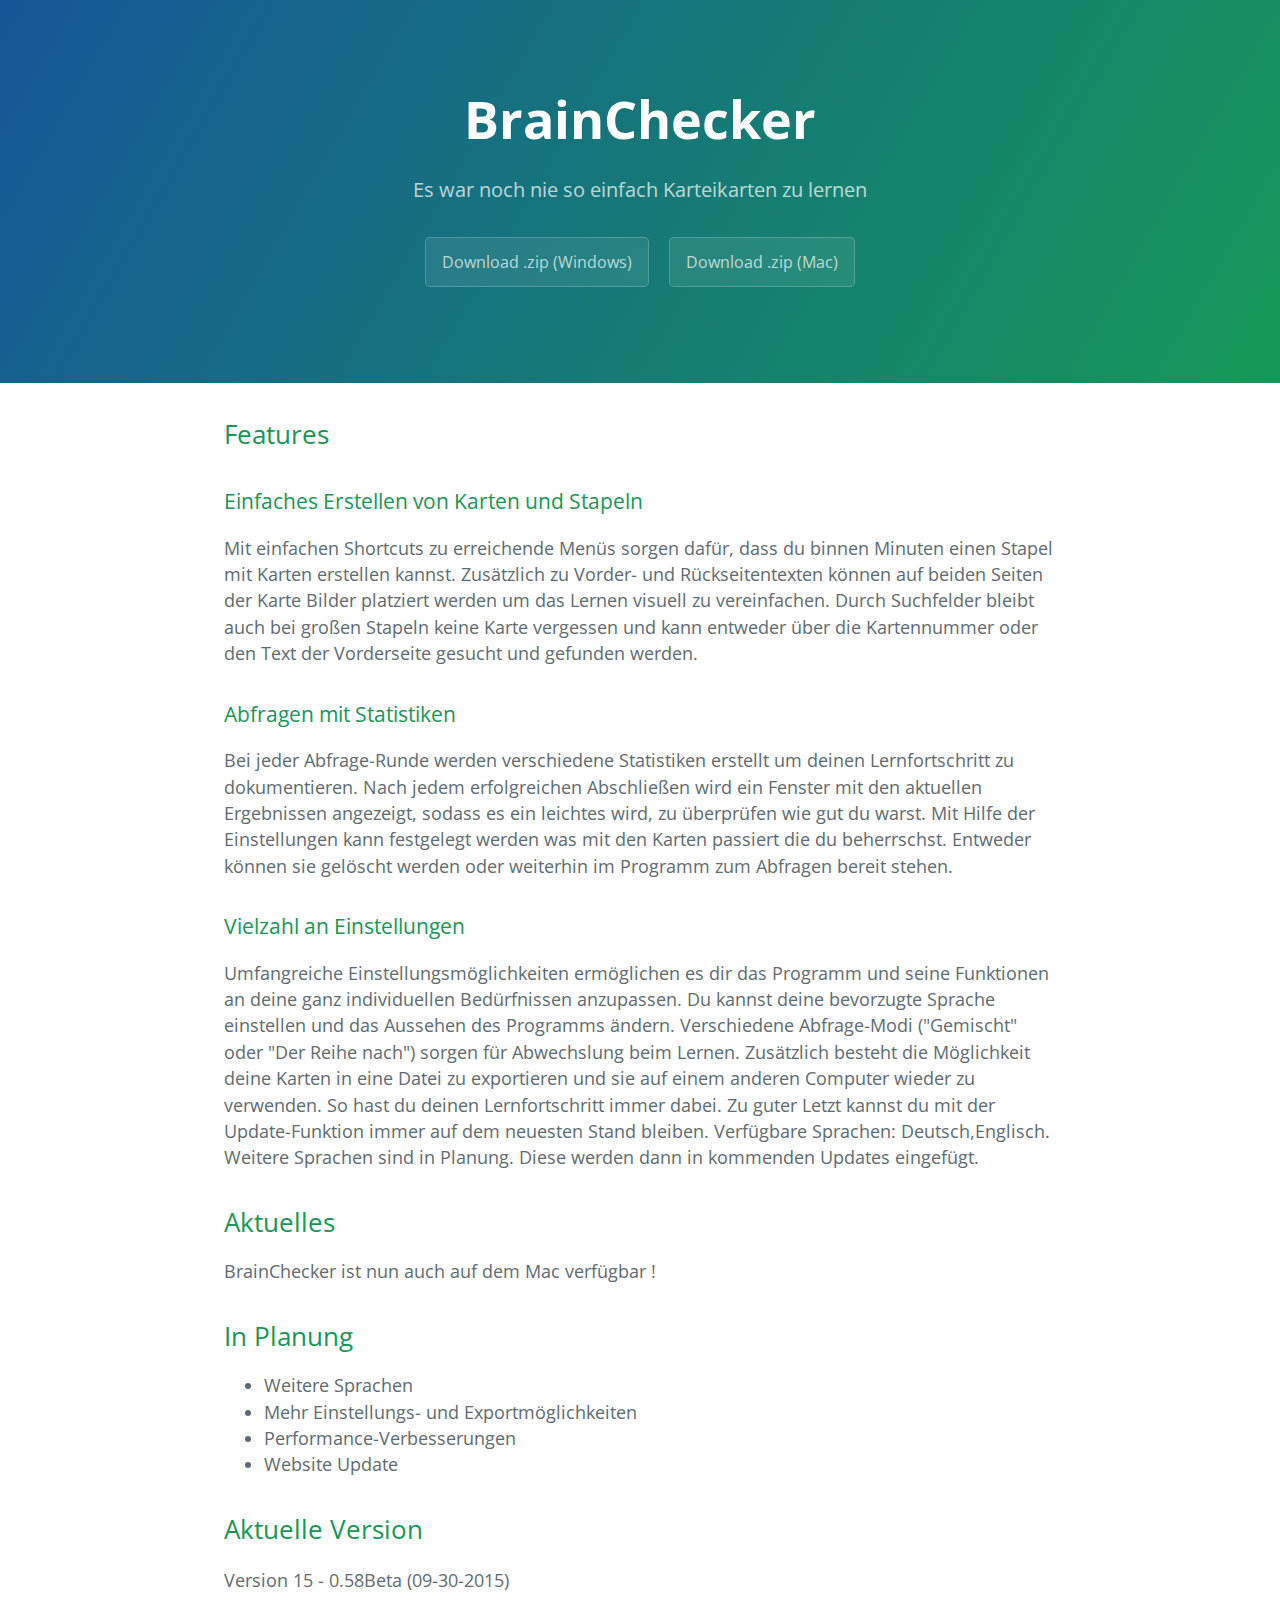
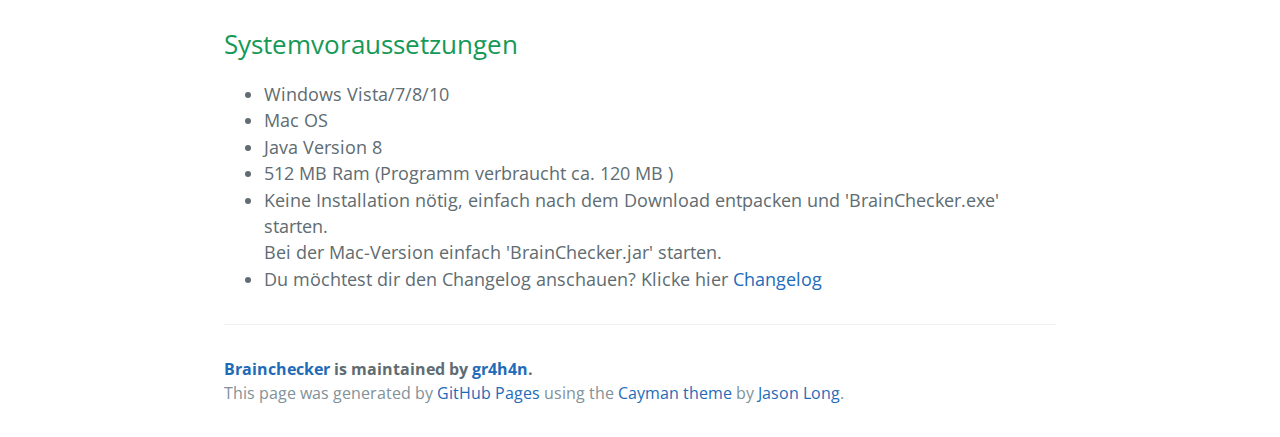
==== commit a18df205: "Update to version 18" ====
--- a/index.html
+++ b/index.html
@@ -45,11 +45,12 @@
 	<li>Weitere Sprachen</li>
 	<li>Mehr Einstellungs- und Exportmöglichkeiten</li>
 	<li>Performance-Verbesserungen</li>
+	<li>Website Update</li>
 	
 </ul>
 
 <h2>Aktuelle Version</h2>
-<p>Version 15 - 0.56Beta</p>
+<p>Version 15 - 0.58Beta (09-30-2015) </p>
 
 <h2>
 <a id="systemvoraussetzungen" class="anchor" href="#systemvoraussetzungen" aria-hidden="true"><span class="octicon octicon-link"></span></a>Systemvoraussetzungen</h2>
